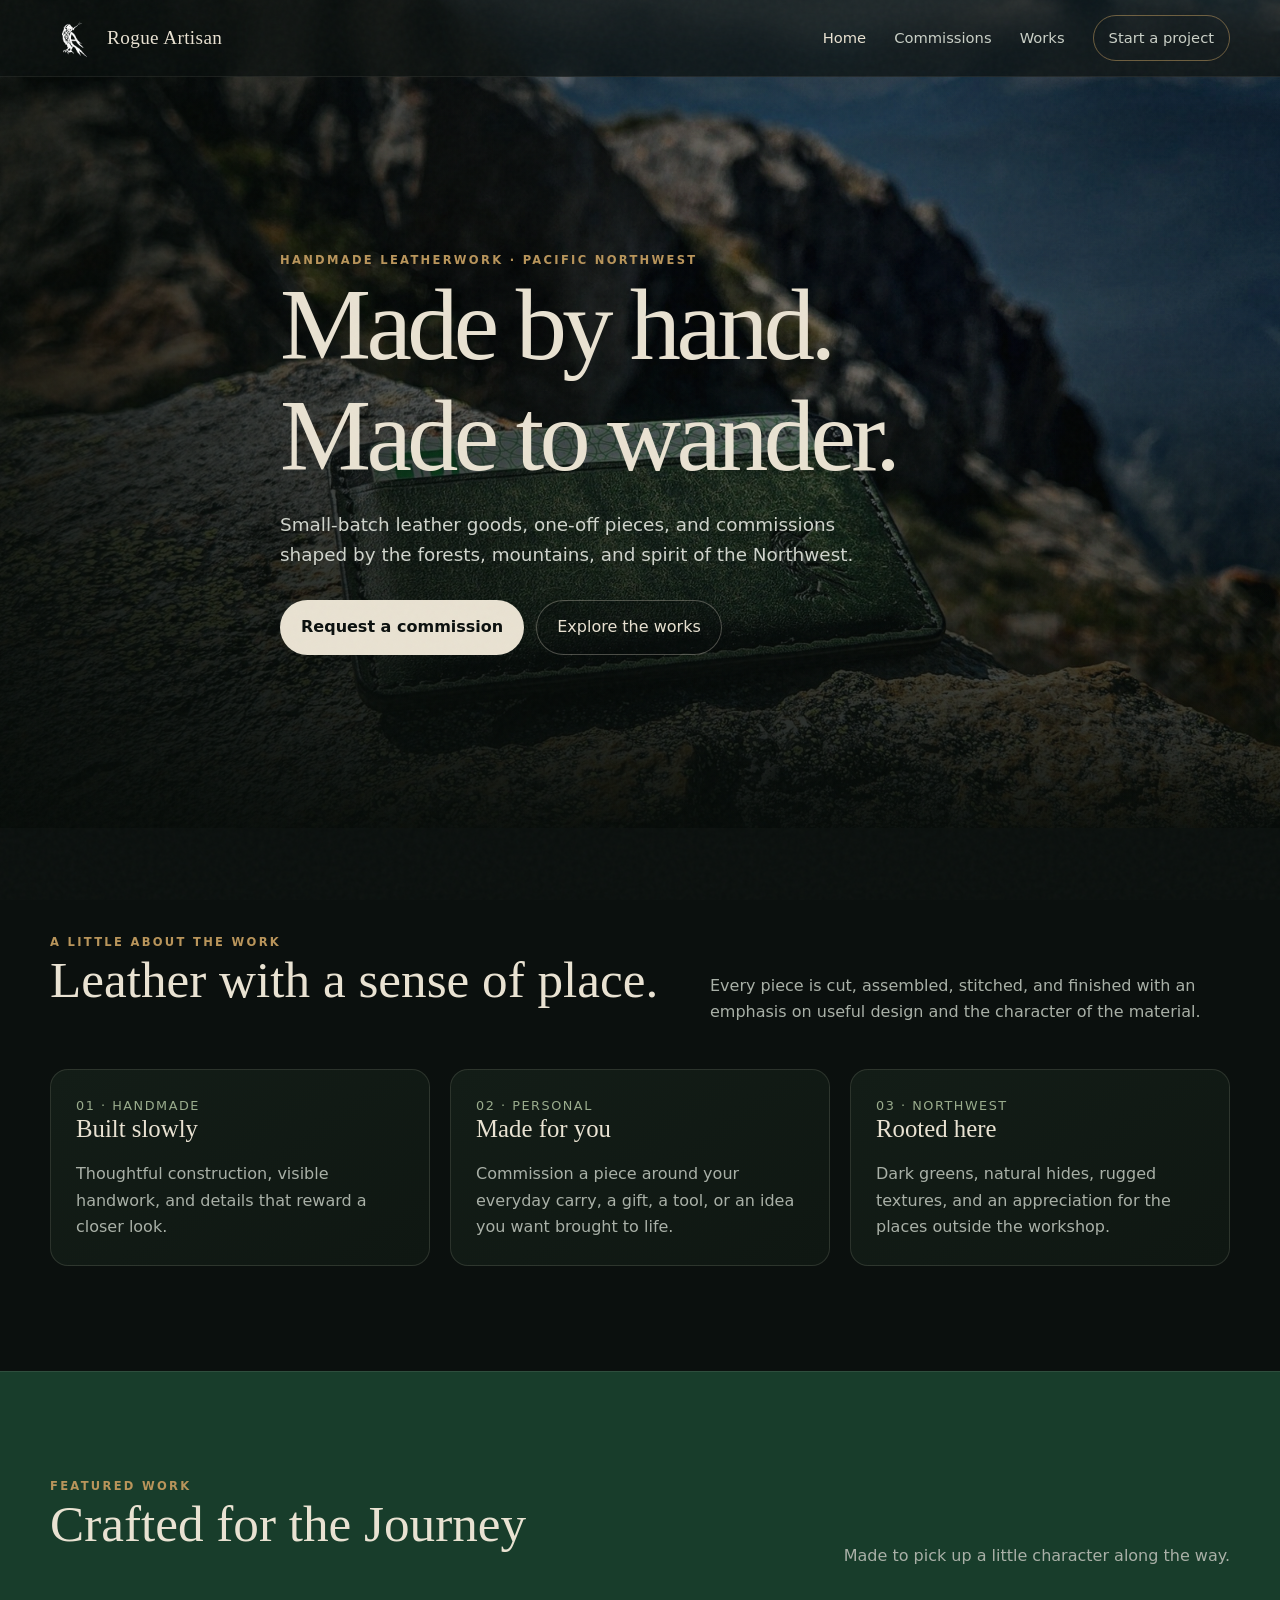
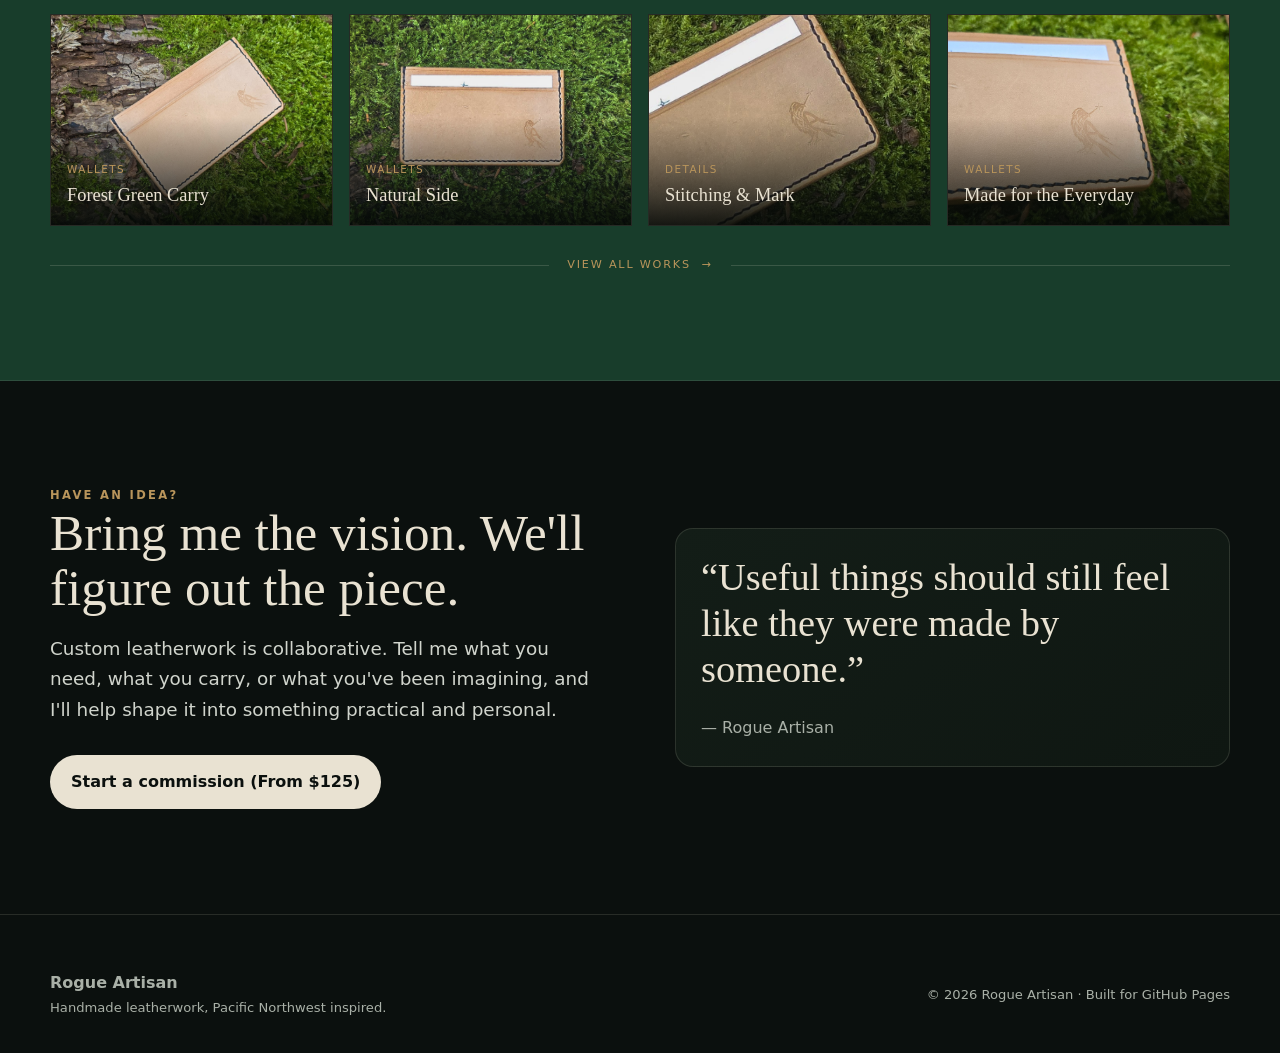
==== index.html @ 1dff6ef1 "Update index.html" ====
<!doctype html>
<html lang="en">
<head>
<meta charset="utf-8">
<meta name="viewport" content="width=device-width, initial-scale=1">
<meta name="description" content="Rogue Artisan — small-batch leathercraft and custom commissions inspired by the Pacific Northwest.">
<title>Leathercraft for the trail & everyday · Rogue Artisan</title>
<link rel="stylesheet" href="styles.css">
</head>
<body>

<header class="site-header">
  <div class="container nav">
    <a class="brand" href="index.html"><img src="images/Rogue-Logo-1-White.png" alt="Rogue Artisan Logo" class="brand-mark-img">
  <span>Rogue Artisan</span>
</a>

    
    <button class="menu" aria-label="Open navigation">☰</button>
    <nav class="nav-links">
      <a class="active" href="index.html">Home</a>
      <a class="" href="commissions.html">Commissions</a>
      <a class="" href="works.html">Works</a>
      <a class="nav-cta" href="commissions.html">Start a project</a>
    </nav>
  </div>
</header>


<main>
<section class="hero">
  <div class="hero-media"><img src="images/hero.jpg" alt="Green leather card wallet resting on a rocky mountain overlook"></div>
  <div class="container hero-content">
    <div class="eyebrow">Handmade leatherwork · Pacific Northwest</div>
    <h1>Made by hand.<br>Made to wander.</h1>
    <p class="lead">Small-batch leather goods, one-off pieces, and commissions shaped by the forests, mountains, and spirit of the Northwest.</p>
    <div class="actions">
      <a class="btn btn-primary" href="commissions.html">Request a commission</a>
      <a class="btn btn-secondary" href="works.html">Explore the works</a>
    </div>
  </div>
</section>

<section class="section">
  <div class="container">
    <div class="section-head">
      <div><div class="eyebrow">A little about the work</div><h2>Leather with a sense of place.</h2></div>
      <p>Every piece is cut, assembled, stitched, and finished with an emphasis on useful design and the character of the material.</p>
    </div>
    <div class="grid-3">
      <article class="card card-pad"><div class="kicker">01 · Handmade</div><h3>Built slowly</h3><p>Thoughtful construction, visible handwork, and details that reward a closer look.</p></article>
      <article class="card card-pad"><div class="kicker">02 · Personal</div><h3>Made for you</h3><p>Commission a piece around your everyday carry, a gift, a tool, or an idea you want brought to life.</p></article>
      <article class="card card-pad"><div class="kicker">03 · Northwest</div><h3>Rooted here</h3><p>Dark greens, natural hides, rugged textures, and an appreciation for the places outside the workshop.</p></article>
    </div>
  </div>
</section>

<section class="section band featured-journey">
  <div class="container">
    <div class="section-head featured-heading">
      <div>
        <div class="eyebrow">Featured work</div>
        <h2>Crafted for the Journey</h2>
      </div>
      <p>Made to pick up a little character along the way.</p>
    </div>

    <div class="featured-grid">
      <a class="featured-piece" href="works.html">
        <img src="images/work-wallet-front.jpg" alt="Green leather card wallet on a mountain overlook">
        <div class="featured-caption"><span>Wallets</span><strong>Forest Green Carry</strong></div>
      </a>
      <a class="featured-piece" href="works.html">
        <img src="images/work-wallet-full.jpg" alt="Natural leather wallet photographed on moss">
        <div class="featured-caption"><span>Wallets</span><strong>Natural Side</strong></div>
      </a>
      <a class="featured-piece" href="works.html">
        <img src="images/work-wallet-detail.jpg" alt="Close detail of hand stitching and maker's mark">
        <div class="featured-caption"><span>Details</span><strong>Stitching &amp; Mark</strong></div>
      </a>
      <a class="featured-piece" href="works.html">
        <img src="images/work-wallet-back.jpg" alt="Natural leather wallet on moss">
        <div class="featured-caption"><span>Wallets</span><strong>Made for the Everyday</strong></div>
      </a>
    </div>

    <div class="featured-footer">
      <span></span><a href="works.html">View all works&nbsp; →</a><span></span>
    </div>
  </div>
</section>

<section class="section">
  <div class="container split">
    <div>
      <div class="eyebrow">Have an idea?</div>
      <h2>Bring me the vision. We'll figure out the piece.</h2>
      <p class="lead">Custom leatherwork is collaborative. Tell me what you need, what you carry, or what you've been imagining, and I'll help shape it into something practical and personal.</p>
      <div class="actions">
        <a class="btn btn-primary" href="commissions.html">Start a commission (From $125)</a>
      </div>
    </div>
    <div class="card card-pad">
      <div class="quote">“Useful things should still feel like they were made by someone.”</div>
      <p style="margin-top:22px">— Rogue Artisan</p>
    </div>
  </div>
</section>
</main>

<footer class="footer">
  <div class="container footer-row">
    <div><strong>Rogue Artisan</strong><div class="small">Handmade leatherwork, Pacific Northwest inspired.</div></div>
    <div class="small">© 2026 Rogue Artisan · Built for GitHub Pages</div>
  </div>
</footer>
<script src="script.js"></script>
</body>
</html>
---- styles.css ----
:root{
  --ink:#0b100e;
  --ink-2:#101813;
  --panel:#131d17;
  --panel-2:#18251d;
  --forest:#183d2b;
  --moss:#5f7f57;
  --sage:#9aac8d;
  --bone:#e9e2d2;
  --muted:#a9b0a7;
  --leather:#a66f42;
  --brass:#b9955b;
  --line:rgba(233,226,210,.13);
  --shadow:0 24px 70px rgba(0,0,0,.35);
  --radius:18px;
  --max:1180px;
}
*{box-sizing:border-box}
html{scroll-behavior:smooth}
body{
  margin:0;
  background:var(--ink);
  color:var(--bone);
  font-family:Inter,ui-sans-serif,system-ui,-apple-system,BlinkMacSystemFont,"Segoe UI",sans-serif;
  line-height:1.65;
}
body:before{
  content:"";
  position:fixed; inset:0; pointer-events:none; z-index:20;
  opacity:.035;
  background-image:url("data:image/svg+xml,%3Csvg viewBox='0 0 180 180' xmlns='http://www.w3.org/2000/svg'%3E%3Cfilter id='n'%3E%3CfeTurbulence type='fractalNoise' baseFrequency='.9' numOctaves='4' stitchTiles='stitch'/%3E%3C/filter%3E%3Crect width='100%25' height='100%25' filter='url(%23n)' opacity='.8'/%3E%3C/svg%3E");
}
a{color:inherit;text-decoration:none}
img{max-width:100%;display:block}
button,input,textarea,select{font:inherit}
.container{width:min(calc(100% - 40px),var(--max));margin:auto}
.site-header{
  position:fixed;top:0;left:0;right:0;z-index:10;
  background:rgba(11,16,14,.72);backdrop-filter:blur(16px);
  border-bottom:1px solid rgba(233,226,210,.08);
}
.nav{height:76px;display:flex;align-items:center;justify-content:space-between;gap:24px}
.brand{display:flex;align-items:center;gap:12px;font-family:Georgia,serif;font-size:1.2rem;letter-spacing:.02em}
.brand-mark{
  width:34px;height:34px;border:1px solid var(--brass);border-radius:50%;
  display:grid;place-items:center;color:var(--brass);font-size:.85rem;
}
.nav-links{display:flex;gap:28px;align-items:center}
.nav-links a{color:#cbd1c8;font-size:.92rem;transition:.2s}
.nav-links a:hover,.nav-links a.active{color:var(--bone)}
.nav-cta{padding:10px 15px;border:1px solid rgba(185,149,91,.55);border-radius:999px}
.menu{display:none;background:none;border:0;color:var(--bone);font-size:1.5rem}

.hero{
  min-height:92vh;display:grid;align-items:end;position:relative;overflow:hidden;
  background:#0a0f0c;
}
.hero-media{position:absolute;inset:0}
.hero-media img{width:100%;height:100%;object-fit:cover;object-position:center 55%;filter:saturate(.82) contrast(1.05)}
.hero:after{
  content:"";position:absolute;inset:0;
  background:linear-gradient(90deg,rgba(6,11,8,.86) 0%,rgba(6,11,8,.45) 48%,rgba(6,11,8,.15) 100%),
             linear-gradient(0deg,rgba(6,11,8,.94) 0%,rgba(6,11,8,.1) 62%);
}
.hero-content{position:relative;z-index:1;padding:170px 0 92px;max-width:720px}
.eyebrow{color:var(--brass);text-transform:uppercase;letter-spacing:.2em;font-size:.72rem;font-weight:700}
h1,h2,h3{font-family:Georgia,"Times New Roman",serif;font-weight:400;line-height:1.08;margin:0 0 18px}
h1{font-size:clamp(3.4rem,8vw,7rem);letter-spacing:-.045em}
h2{font-size:clamp(2.2rem,4vw,3.7rem)}
h3{font-size:1.55rem}
.lead{font-size:1.15rem;color:#d0d4cc;max-width:600px}
.actions{display:flex;gap:12px;flex-wrap:wrap;margin-top:30px}
.btn{
  display:inline-flex;align-items:center;justify-content:center;gap:8px;
  padding:13px 20px;border-radius:999px;border:1px solid transparent;
  cursor:pointer;transition:transform .2s,background .2s,border .2s;
}
.btn:hover{transform:translateY(-2px)}
.btn-primary{background:var(--bone);color:var(--ink);font-weight:700}
.btn-secondary{border-color:rgba(233,226,210,.3);background:rgba(10,15,12,.25);color:var(--bone)}
.btn-secondary:hover{background:rgba(233,226,210,.08)}
.section{padding:105px 0}
.section-tight{padding:72px 0}
.section-head{display:flex;justify-content:space-between;gap:40px;align-items:end;margin-bottom:44px}
.section-head p{max-width:520px;color:var(--muted);margin:0}
.grid-3{display:grid;grid-template-columns:repeat(3,1fr);gap:20px}
.card{
  background:linear-gradient(145deg,var(--panel),#0f1712);
  border:1px solid var(--line);border-radius:var(--radius);overflow:hidden;
}
.card-pad{padding:25px}
.card p{color:var(--muted);margin:0}
.image-card img{aspect-ratio:1/1;object-fit:cover}
.image-card .card-pad{min-height:142px}
.kicker{color:var(--sage);font-size:.8rem;text-transform:uppercase;letter-spacing:.12em}
.band{
  background:var(--forest);border-top:1px solid rgba(233,226,210,.1);border-bottom:1px solid rgba(233,226,210,.1)
}
.split{display:grid;grid-template-columns:1fr 1fr;gap:70px;align-items:center}
.split-image{border-radius:var(--radius);overflow:hidden;box-shadow:var(--shadow)}
.split-image img{aspect-ratio:4/3;object-fit:cover}
.quote{font-family:Georgia,serif;font-size:clamp(1.8rem,3vw,2.7rem);line-height:1.2}
.list{display:grid;gap:16px;margin:28px 0 0;padding:0;list-style:none}
.list li{display:flex;gap:12px;color:#cdd2ca}
.list li:before{content:"✦";color:var(--brass)}
.page-hero{padding:170px 0 85px;background:radial-gradient(circle at 75% 20%,#173624 0,#0b100e 48%)}
.page-hero p{max-width:680px;color:var(--muted);font-size:1.08rem}
.form-wrap{display:grid;grid-template-columns:.8fr 1.2fr;gap:50px;align-items:start}
.form-card{padding:30px}
.field{display:grid;gap:7px;margin-bottom:18px}
label{font-size:.88rem;color:#d2d6cf}
input,textarea,select{
  width:100%;background:#0b110d;border:1px solid rgba(233,226,210,.16);
  color:var(--bone);border-radius:10px;padding:12px 13px;outline:none;
}
input:focus,textarea:focus,select:focus{border-color:var(--brass);box-shadow:0 0 0 3px rgba(185,149,91,.12)}
textarea{min-height:150px;resize:vertical}
.form-grid{display:grid;grid-template-columns:1fr 1fr;gap:16px}
.help{font-size:.8rem;color:var(--muted)}
.gallery{display:grid;grid-template-columns:repeat(2,1fr);gap:18px}
.gallery-item{position:relative;border-radius:var(--radius);overflow:hidden;cursor:pointer;background:var(--panel)}
.gallery-item img{width:100%;aspect-ratio:4/3;object-fit:cover;transition:transform .5s}
.gallery-item:hover img{transform:scale(1.025)}
.gallery-caption{position:absolute;left:0;right:0;bottom:0;padding:40px 22px 20px;background:linear-gradient(transparent,rgba(0,0,0,.8))}
.slideshow{
  position:relative;background:#080c09;border:1px solid var(--line);border-radius:22px;overflow:hidden
}
.slide{display:none;position:relative}
.slide.active{display:block}
.slide img{width:100%;height:min(70vh,720px);object-fit:contain;background:#070a08}
.slide-info{position:absolute;left:0;right:0;bottom:0;padding:70px 30px 28px;background:linear-gradient(transparent,rgba(0,0,0,.9))}
.slide-info p{color:#c5cbc3;max-width:650px;margin:0}
.slide-controls{position:absolute;z-index:2;left:18px;right:18px;top:50%;display:flex;justify-content:space-between;transform:translateY(-50%);pointer-events:none}
.slide-btn{
  pointer-events:auto;width:46px;height:46px;border-radius:50%;border:1px solid rgba(233,226,210,.35);
  background:rgba(8,12,9,.65);color:var(--bone);cursor:pointer;font-size:1.2rem
}
.dots{display:flex;justify-content:center;gap:8px;padding:18px}
.dot{width:7px;height:7px;border-radius:50%;border:0;background:#566057;cursor:pointer}
.dot.active{background:var(--bone)}
.footer{padding:55px 0 35px;border-top:1px solid var(--line);color:var(--muted)}
.footer-row{display:flex;justify-content:space-between;gap:20px;align-items:center}
.small{font-size:.82rem}
.notice{padding:14px 16px;border-left:2px solid var(--brass);background:rgba(185,149,91,.06);color:#c6ccc3;font-size:.9rem}
@media(max-width:800px){
  .container{width:min(calc(100% - 28px),var(--max))}
  .nav{height:68px}
  .menu{display:block}
  .nav-links{
    display:none;position:absolute;top:68px;left:0;right:0;padding:16px 20px 22px;
    background:rgba(11,16,14,.97);border-bottom:1px solid var(--line);flex-direction:column;align-items:stretch
  }
  .nav-links.open{display:flex}
  .nav-links a{padding:8px}
  .nav-cta{text-align:center}
  .hero{min-height:88vh}
  .hero-content{padding:145px 0 65px}
  .hero:after{background:linear-gradient(90deg,rgba(6,11,8,.82),rgba(6,11,8,.32)),linear-gradient(0deg,rgba(6,11,8,.96),transparent 65%)}
  .grid-3,.split,.form-wrap{grid-template-columns:1fr}
  .gallery{grid-template-columns:1fr}
  .section{padding:75px 0}
  .section-head{display:block}
  .section-head p{margin-top:14px}
  .form-grid{grid-template-columns:1fr}
  .footer-row{flex-direction:column;align-items:flex-start}
  .slide img{height:55vh}
}
.brand-mark-img {
  height: 45px;
  width: auto;
  vertical-align: middle;
}
.featured-heading{align-items:end}
.featured-heading p{max-width:390px}
.featured-grid{display:grid;grid-template-columns:repeat(4,1fr);gap:16px}
.featured-piece{position:relative;overflow:hidden;border:1px solid rgba(233,226,210,.12);background:#0a100c}
.featured-piece img{width:100%;aspect-ratio:4/3;object-fit:cover;transition:transform .45s,filter .45s}
.featured-piece:hover img{transform:scale(1.035);filter:saturate(1.05)}
.featured-caption{position:absolute;left:0;right:0;bottom:0;padding:44px 16px 15px;background:linear-gradient(transparent,rgba(4,8,6,.9));display:grid;gap:2px}
.featured-caption span{text-transform:uppercase;letter-spacing:.14em;font-size:.65rem;color:var(--brass)}
.featured-caption strong{font-family:Georgia,serif;font-weight:400;font-size:1.15rem}
.featured-footer{display:grid;grid-template-columns:1fr auto 1fr;align-items:center;gap:18px;margin-top:30px;color:var(--brass);text-transform:uppercase;letter-spacing:.16em;font-size:.7rem}
.featured-footer span{height:1px;background:rgba(233,226,210,.16)}
.featured-footer a{transition:.2s}
.featured-footer a:hover{color:var(--bone)}
code{color:var(--sage)}
@media(max-width:900px){.featured-grid{grid-template-columns:repeat(2,1fr)}}
@media(max-width:800px){.featured-grid{grid-template-columns:1fr 1fr}.featured-caption strong{font-size:1rem}}
@media(max-width:520px){.featured-grid{grid-template-columns:1fr}}
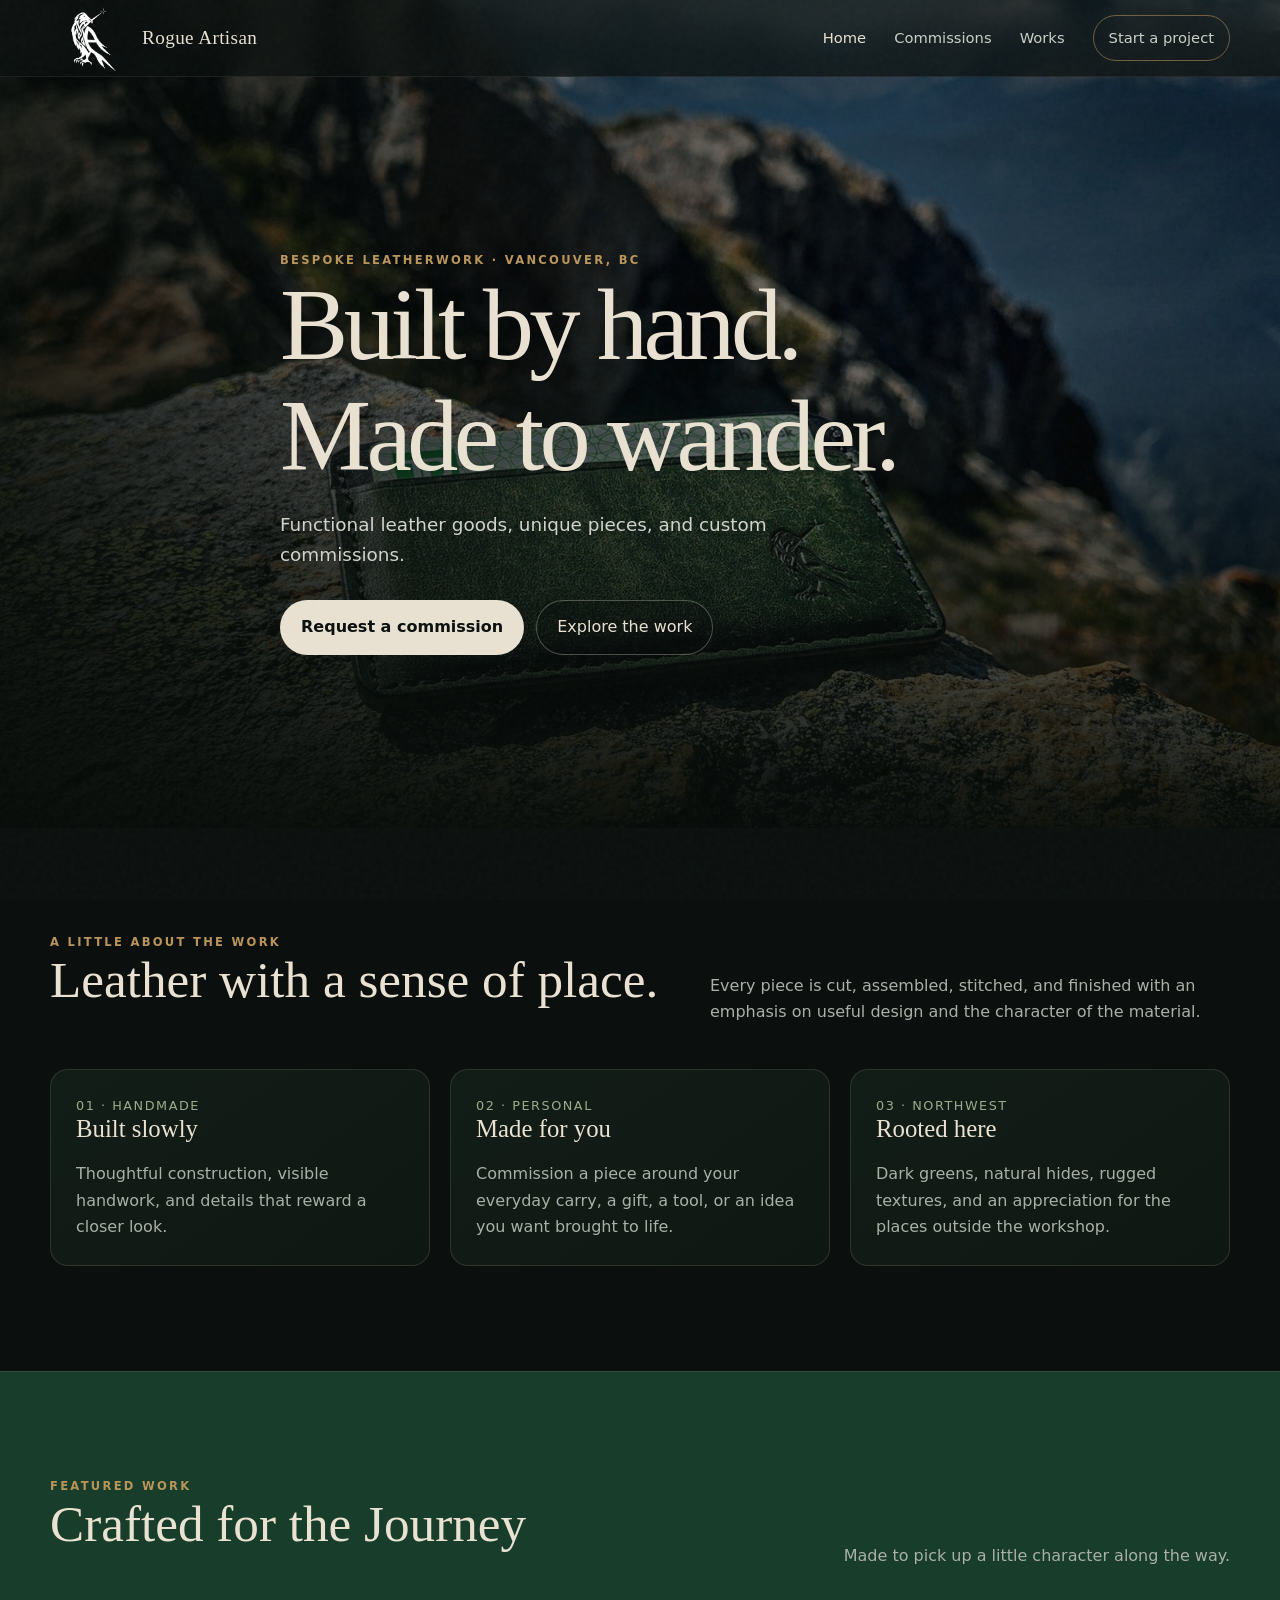
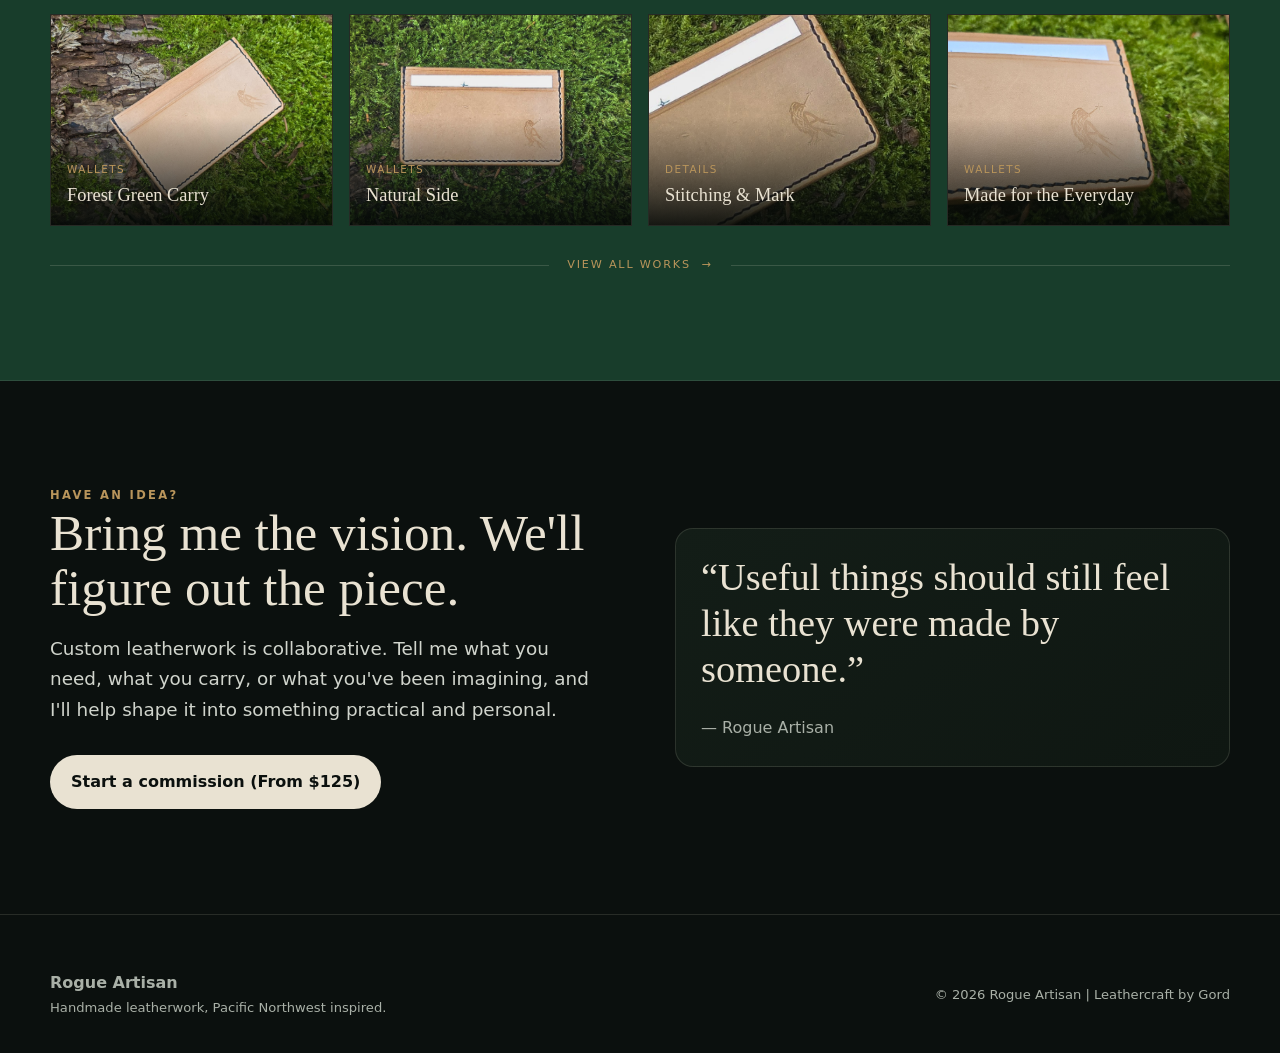
==== commit 4ec02b4c: "Update index.html" ====
--- a/index.html
+++ b/index.html
@@ -31,12 +31,12 @@
 <section class="hero">
   <div class="hero-media"><img src="images/hero.jpg" alt="Green leather card wallet resting on a rocky mountain overlook"></div>
   <div class="container hero-content">
-    <div class="eyebrow">Handmade leatherwork · Pacific Northwest</div>
-    <h1>Made by hand.<br>Made to wander.</h1>
-    <p class="lead">Small-batch leather goods, one-off pieces, and commissions shaped by the forests, mountains, and spirit of the Northwest.</p>
+    <div class="eyebrow">Bespoke leatherwork · Vancouver, BC</div>
+    <h1>Built by hand.<br>Made to wander.</h1>
+    <p class="lead">Functional leather goods, unique pieces, and custom commissions.</p>
     <div class="actions">
       <a class="btn btn-primary" href="commissions.html">Request a commission</a>
-      <a class="btn btn-secondary" href="works.html">Explore the works</a>
+      <a class="btn btn-secondary" href="works.html">Explore the work</a>
     </div>
   </div>
 </section>
@@ -111,7 +111,7 @@
 <footer class="footer">
   <div class="container footer-row">
     <div><strong>Rogue Artisan</strong><div class="small">Handmade leatherwork, Pacific Northwest inspired.</div></div>
-    <div class="small">© 2026 Rogue Artisan · Built for GitHub Pages</div>
+    <div class="small">© 2026 Rogue Artisan | Leathercraft by Gord</div>
   </div>
 </footer>
 <script src="script.js"></script>
--- a/styles.css
+++ b/styles.css
@@ -167,7 +167,7 @@
   .slide img{height:55vh}
 }
 .brand-mark-img {
-  height: 45px;
+  height: 80px;
   width: auto;
   vertical-align: middle;
 }
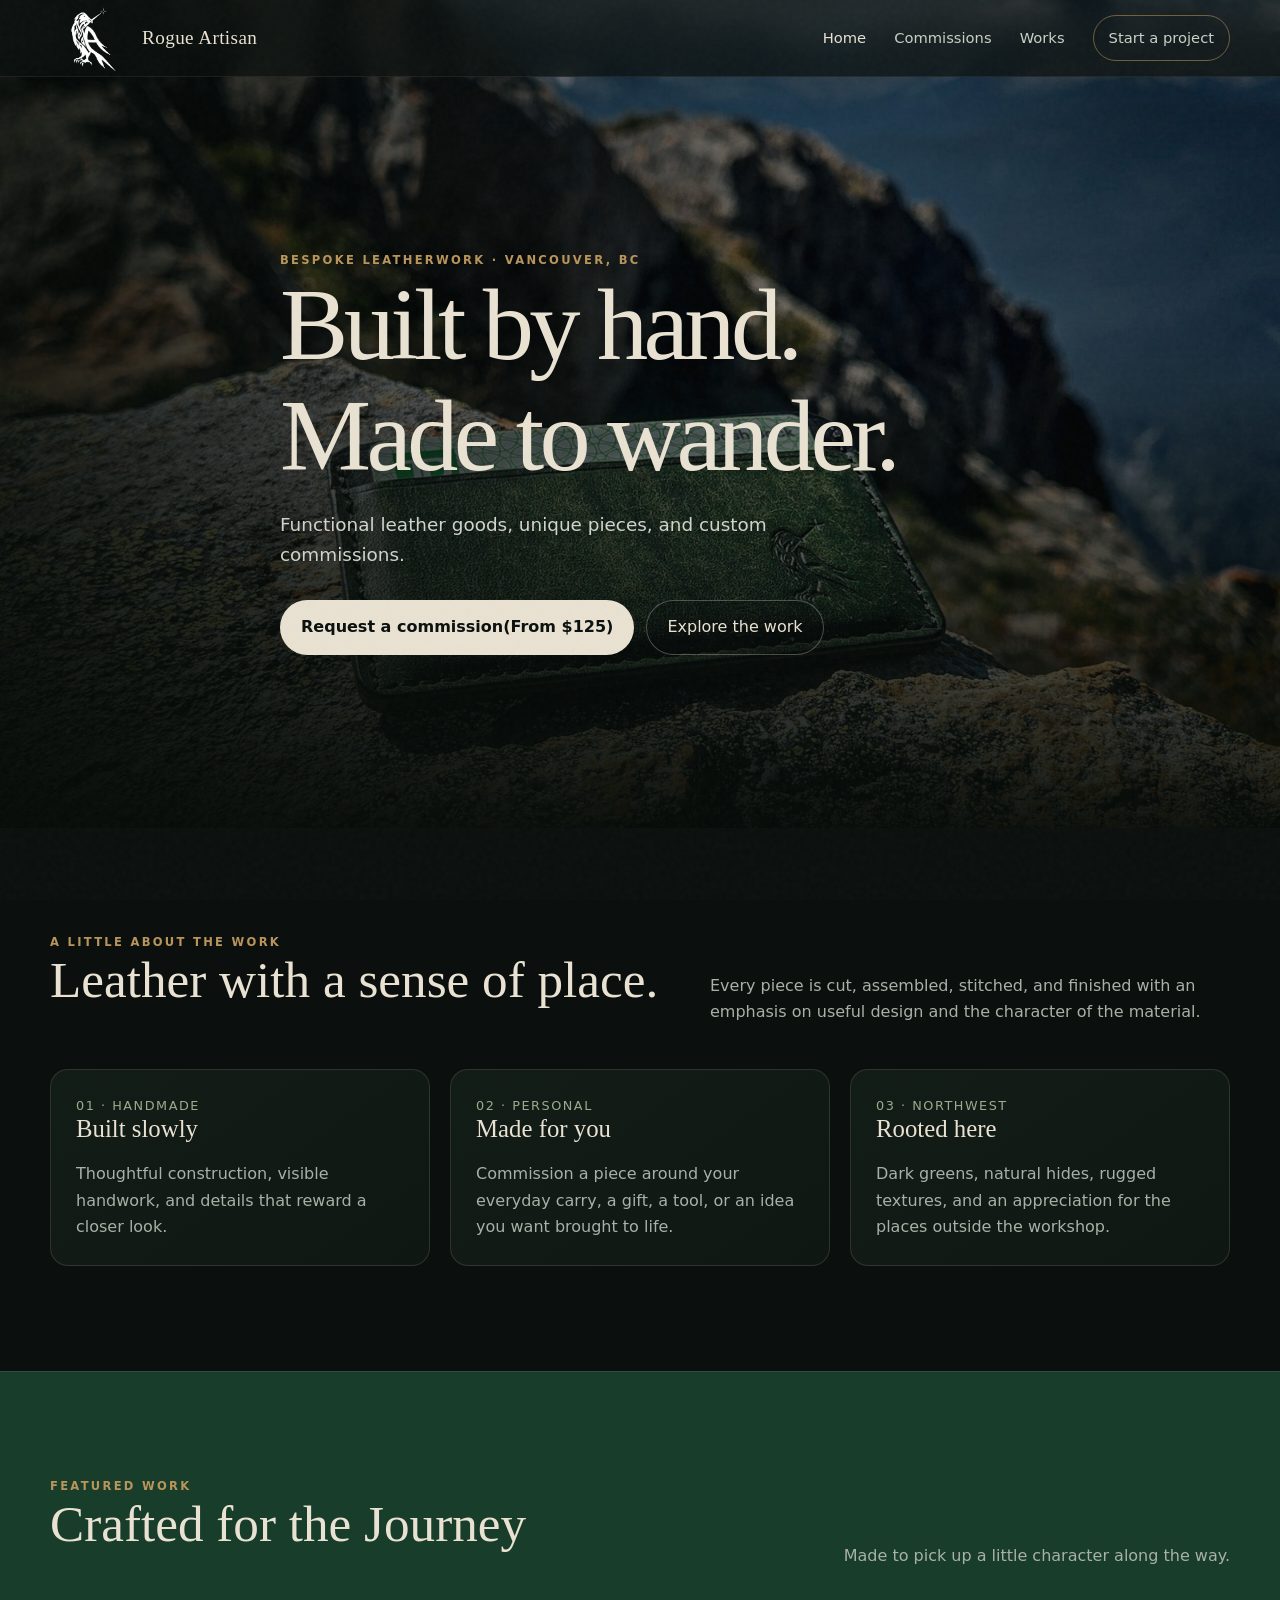
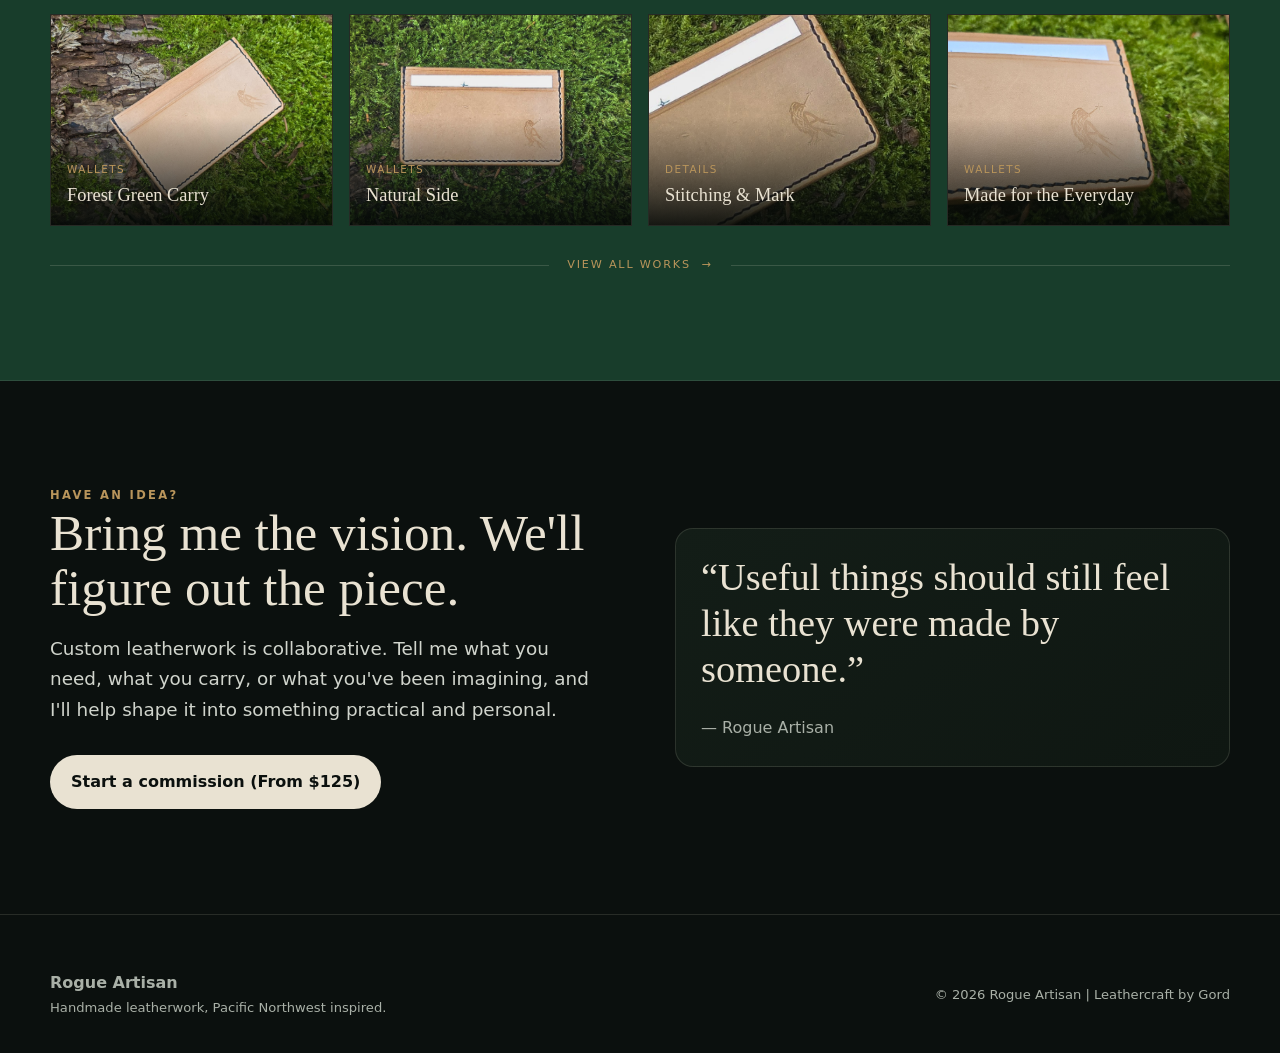
==== commit eee8c08e: "Update index.html" ====
--- a/index.html
+++ b/index.html
@@ -35,7 +35,7 @@
     <h1>Built by hand.<br>Made to wander.</h1>
     <p class="lead">Functional leather goods, unique pieces, and custom commissions.</p>
     <div class="actions">
-      <a class="btn btn-primary" href="commissions.html">Request a commission</a>
+      <a class="btn btn-primary" href="commissions.html">Request a commission(From $125)</a>
       <a class="btn btn-secondary" href="works.html">Explore the work</a>
     </div>
   </div>
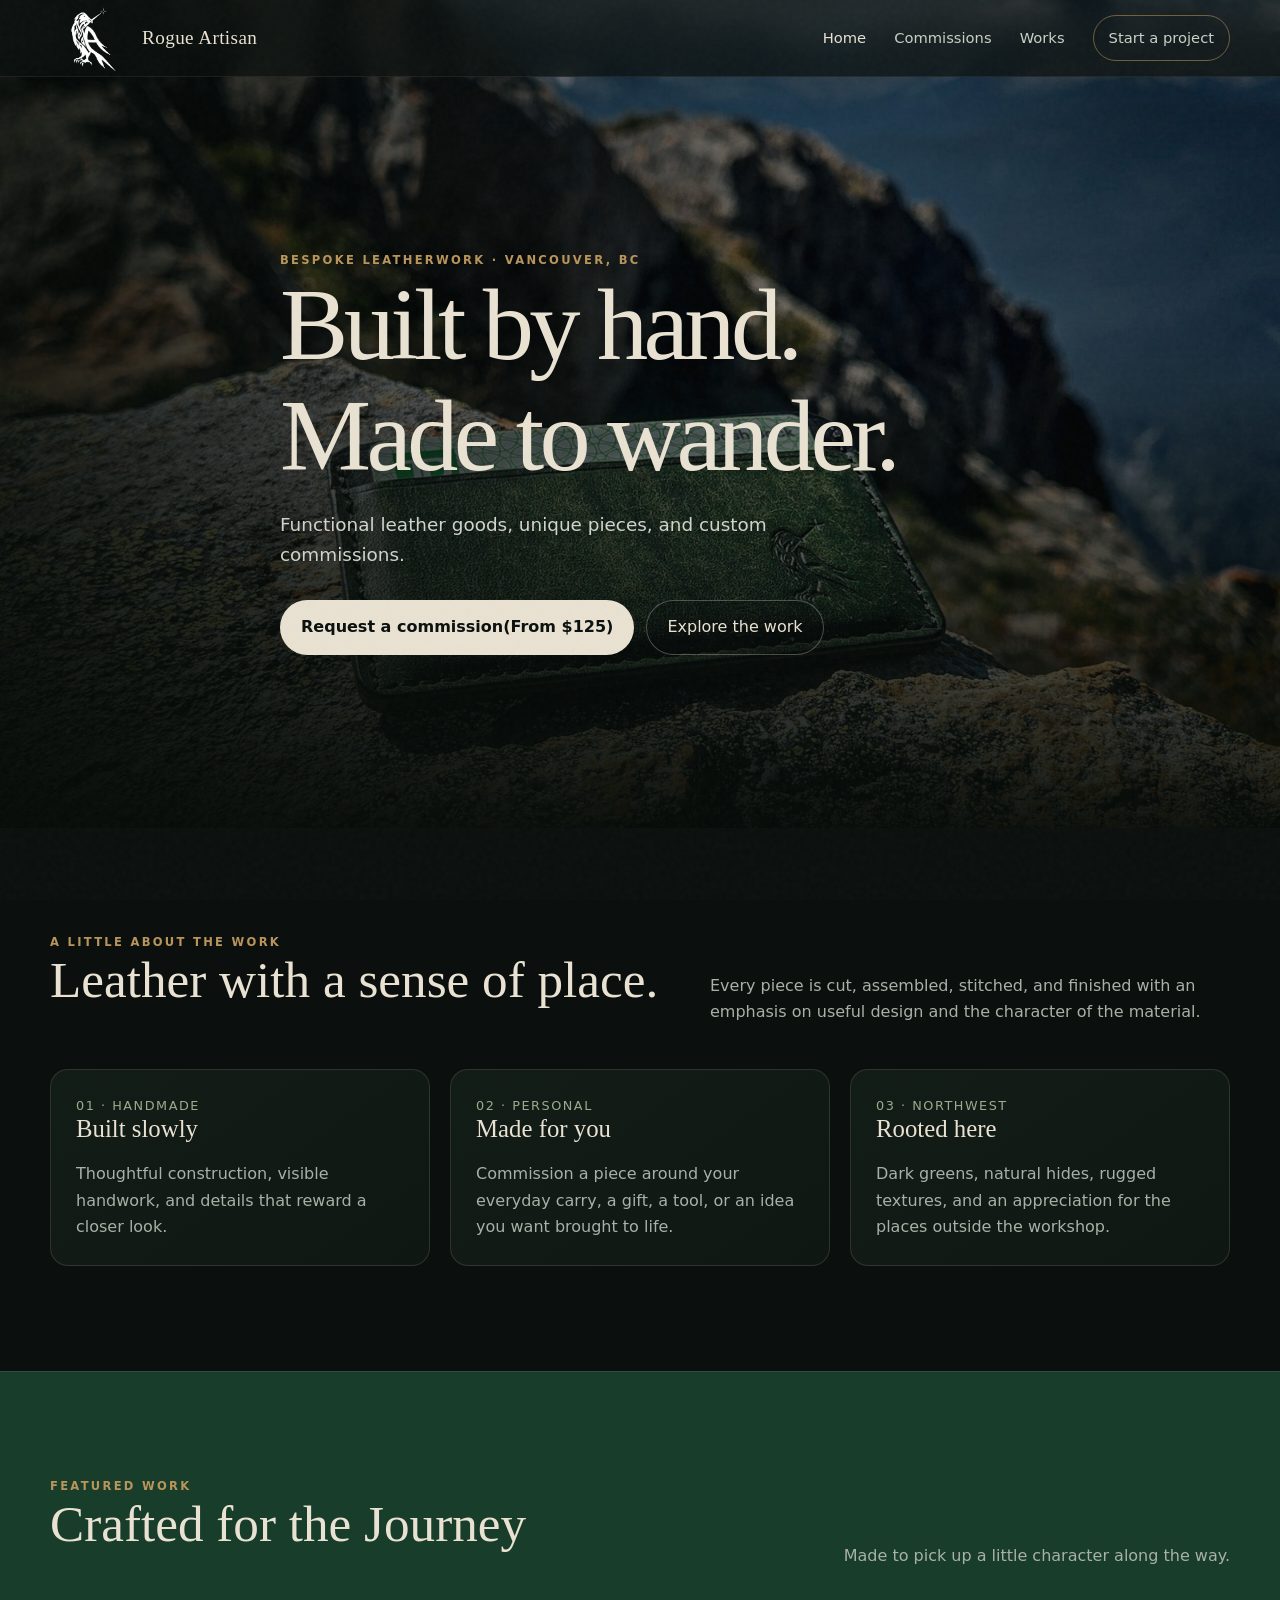
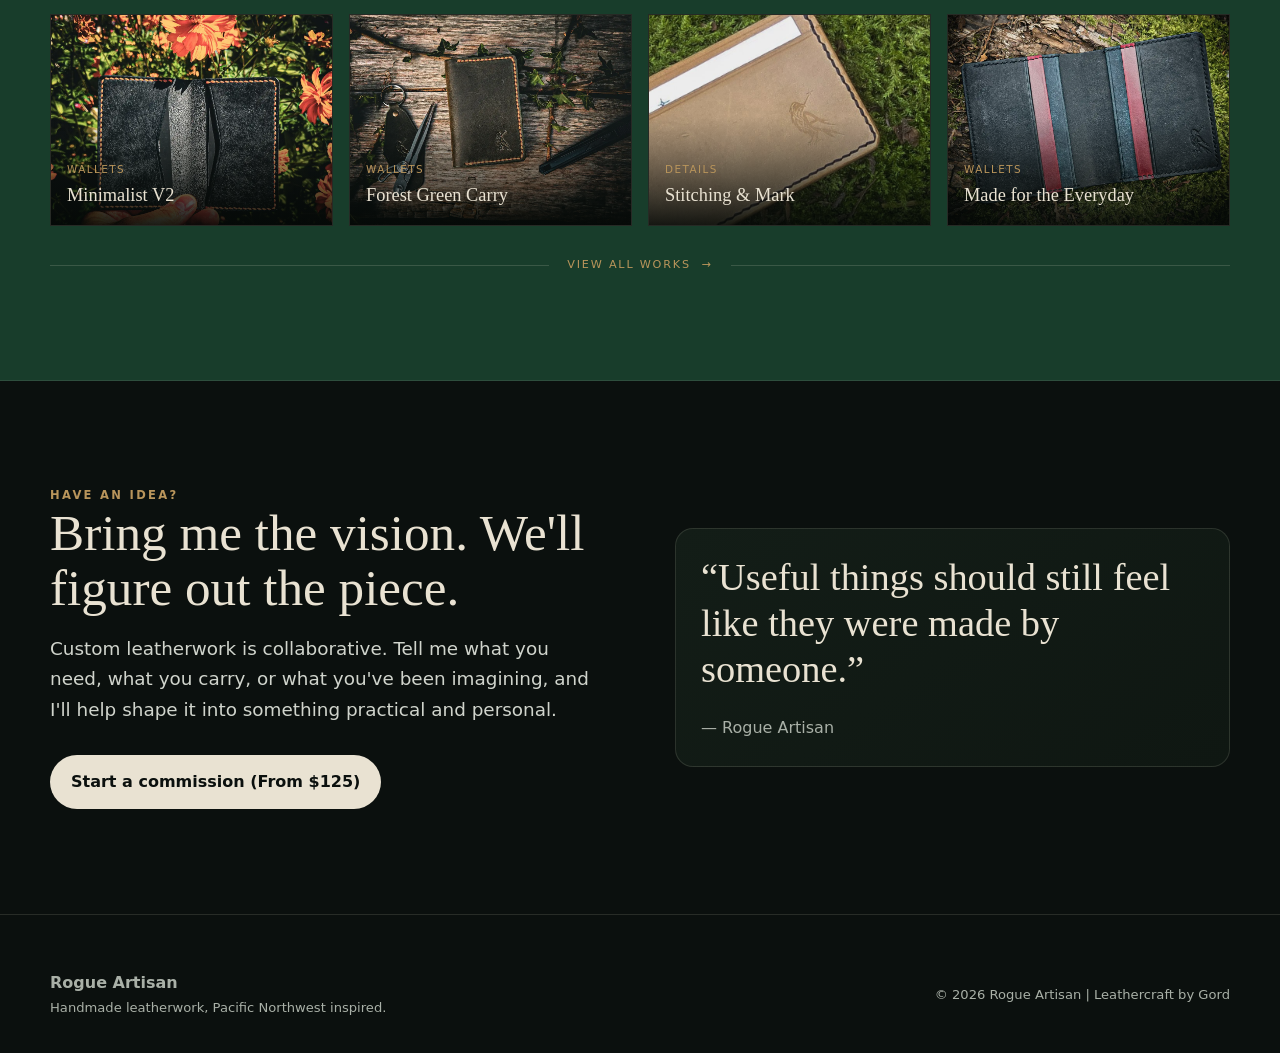
==== commit 213b00c3: "Update index.html Changed some photos" ====
--- a/index.html
+++ b/index.html
@@ -67,19 +67,19 @@
 
     <div class="featured-grid">
       <a class="featured-piece" href="works.html">
-        <img src="images/work-wallet-front.jpg" alt="Green leather card wallet on a mountain overlook">
-        <div class="featured-caption"><span>Wallets</span><strong>Forest Green Carry</strong></div>
+        <img src="images/moss-01.webp" alt="Black leather wallet with orange flowers background">
+        <div class="featured-caption"><span>Wallets</span><strong>Minimalist V2</strong></div>
       </a>
       <a class="featured-piece" href="works.html">
-        <img src="images/work-wallet-full.jpg" alt="Natural leather wallet photographed on moss">
-        <div class="featured-caption"><span>Wallets</span><strong>Natural Side</strong></div>
+        <img src="images/moss-02.webp" alt="Natural leather wallet photographed on moss">
+        <div class="featured-caption"><span>Wallets</span><strong>Forest Green Carry</strong></div>
       </a>
       <a class="featured-piece" href="works.html">
         <img src="images/work-wallet-detail.jpg" alt="Close detail of hand stitching and maker's mark">
         <div class="featured-caption"><span>Details</span><strong>Stitching &amp; Mark</strong></div>
       </a>
       <a class="featured-piece" href="works.html">
-        <img src="images/work-wallet-back.jpg" alt="Natural leather wallet on moss">
+        <img src="images/moss-10.webp" alt="Warden wallet, 6 pockets">
         <div class="featured-caption"><span>Wallets</span><strong>Made for the Everyday</strong></div>
       </a>
     </div>
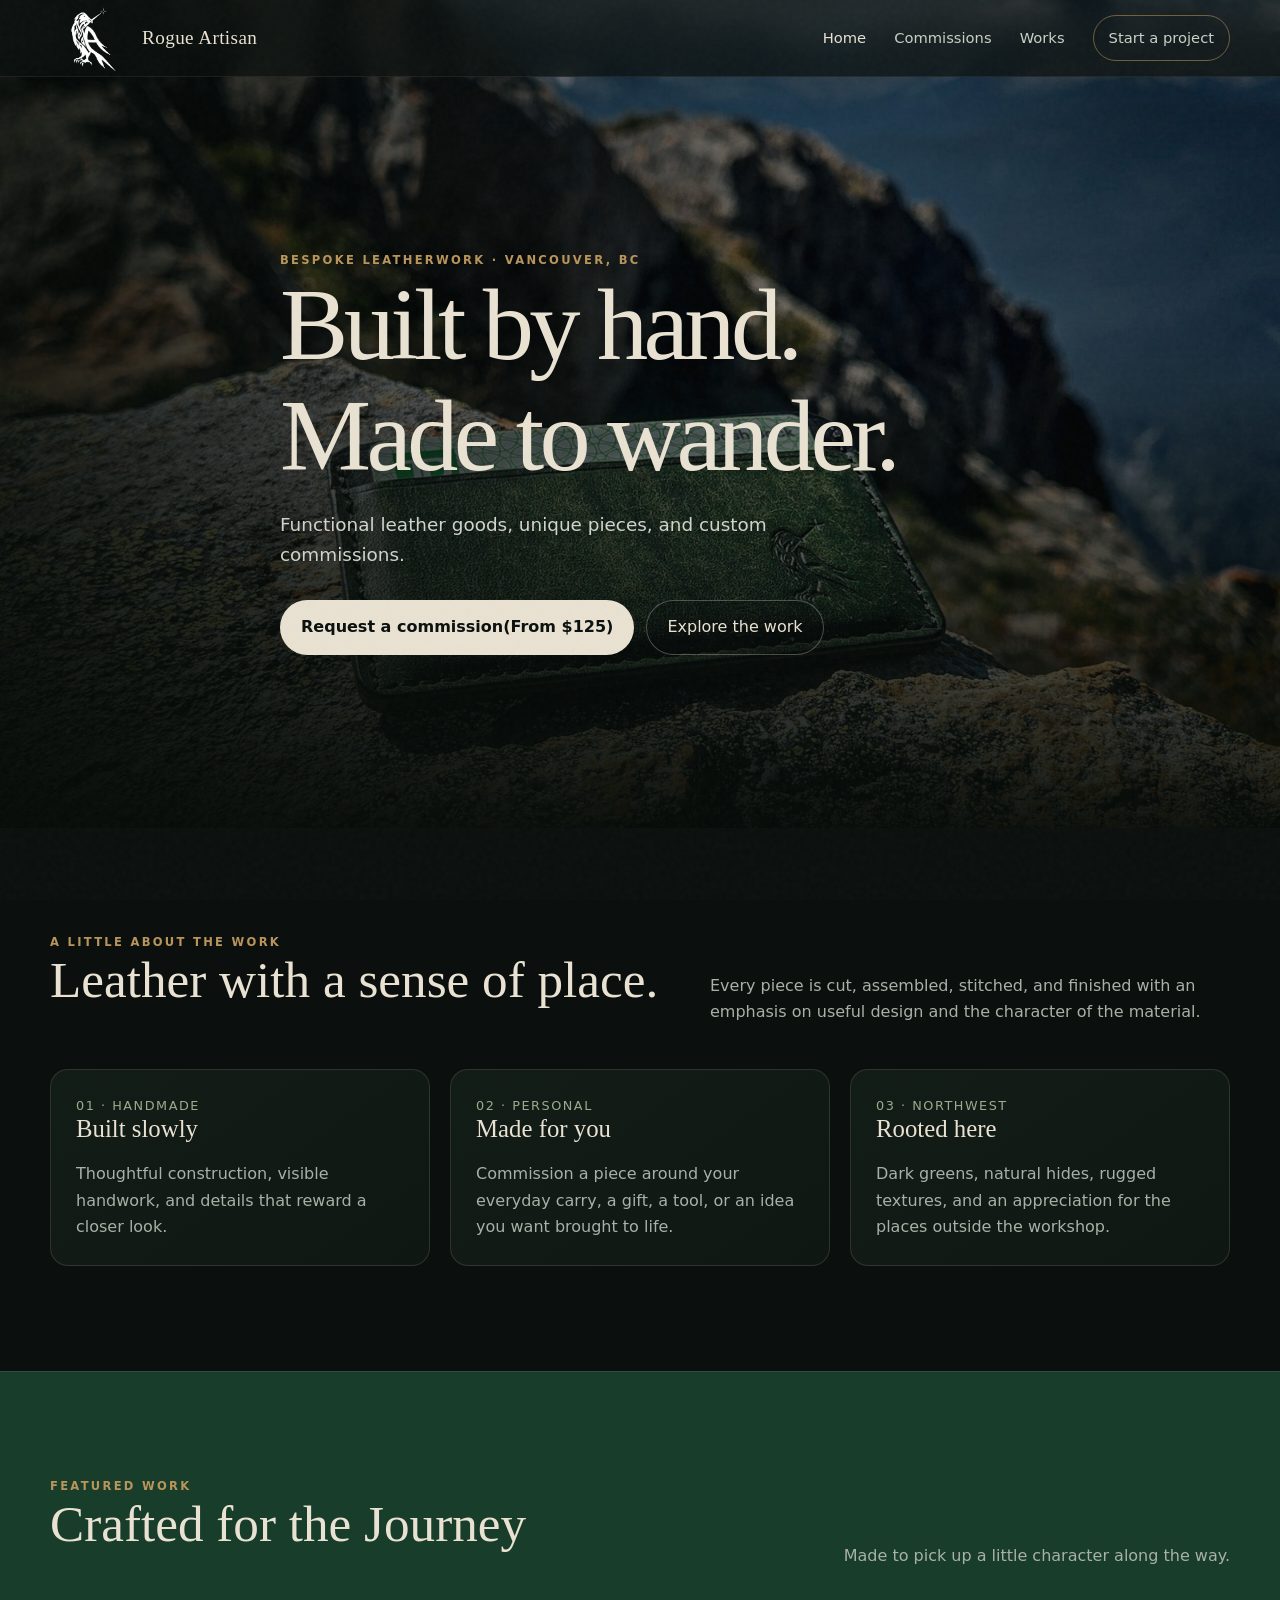
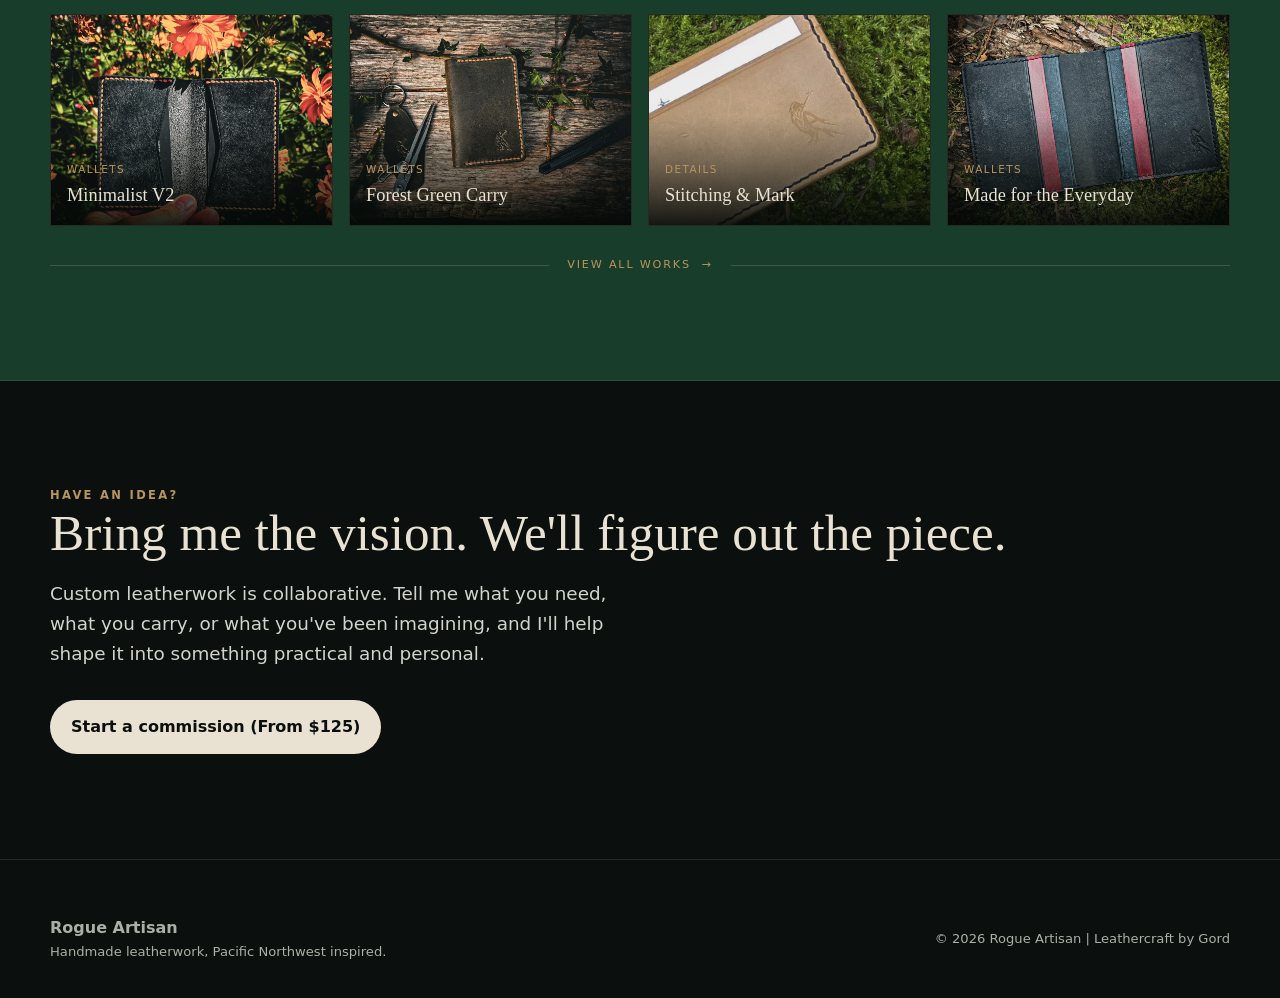
==== commit 7f72b3c2: "Update index.html" ====
--- a/index.html
+++ b/index.html
@@ -91,7 +91,7 @@
 </section>
 
 <section class="section">
-  <div class="container split">
+  <div class="container">
     <div>
       <div class="eyebrow">Have an idea?</div>
       <h2>Bring me the vision. We'll figure out the piece.</h2>
@@ -99,10 +99,6 @@
       <div class="actions">
         <a class="btn btn-primary" href="commissions.html">Start a commission (From $125)</a>
       </div>
-    </div>
-    <div class="card card-pad">
-      <div class="quote">“Useful things should still feel like they were made by someone.”</div>
-      <p style="margin-top:22px">— Rogue Artisan</p>
     </div>
   </div>
 </section>
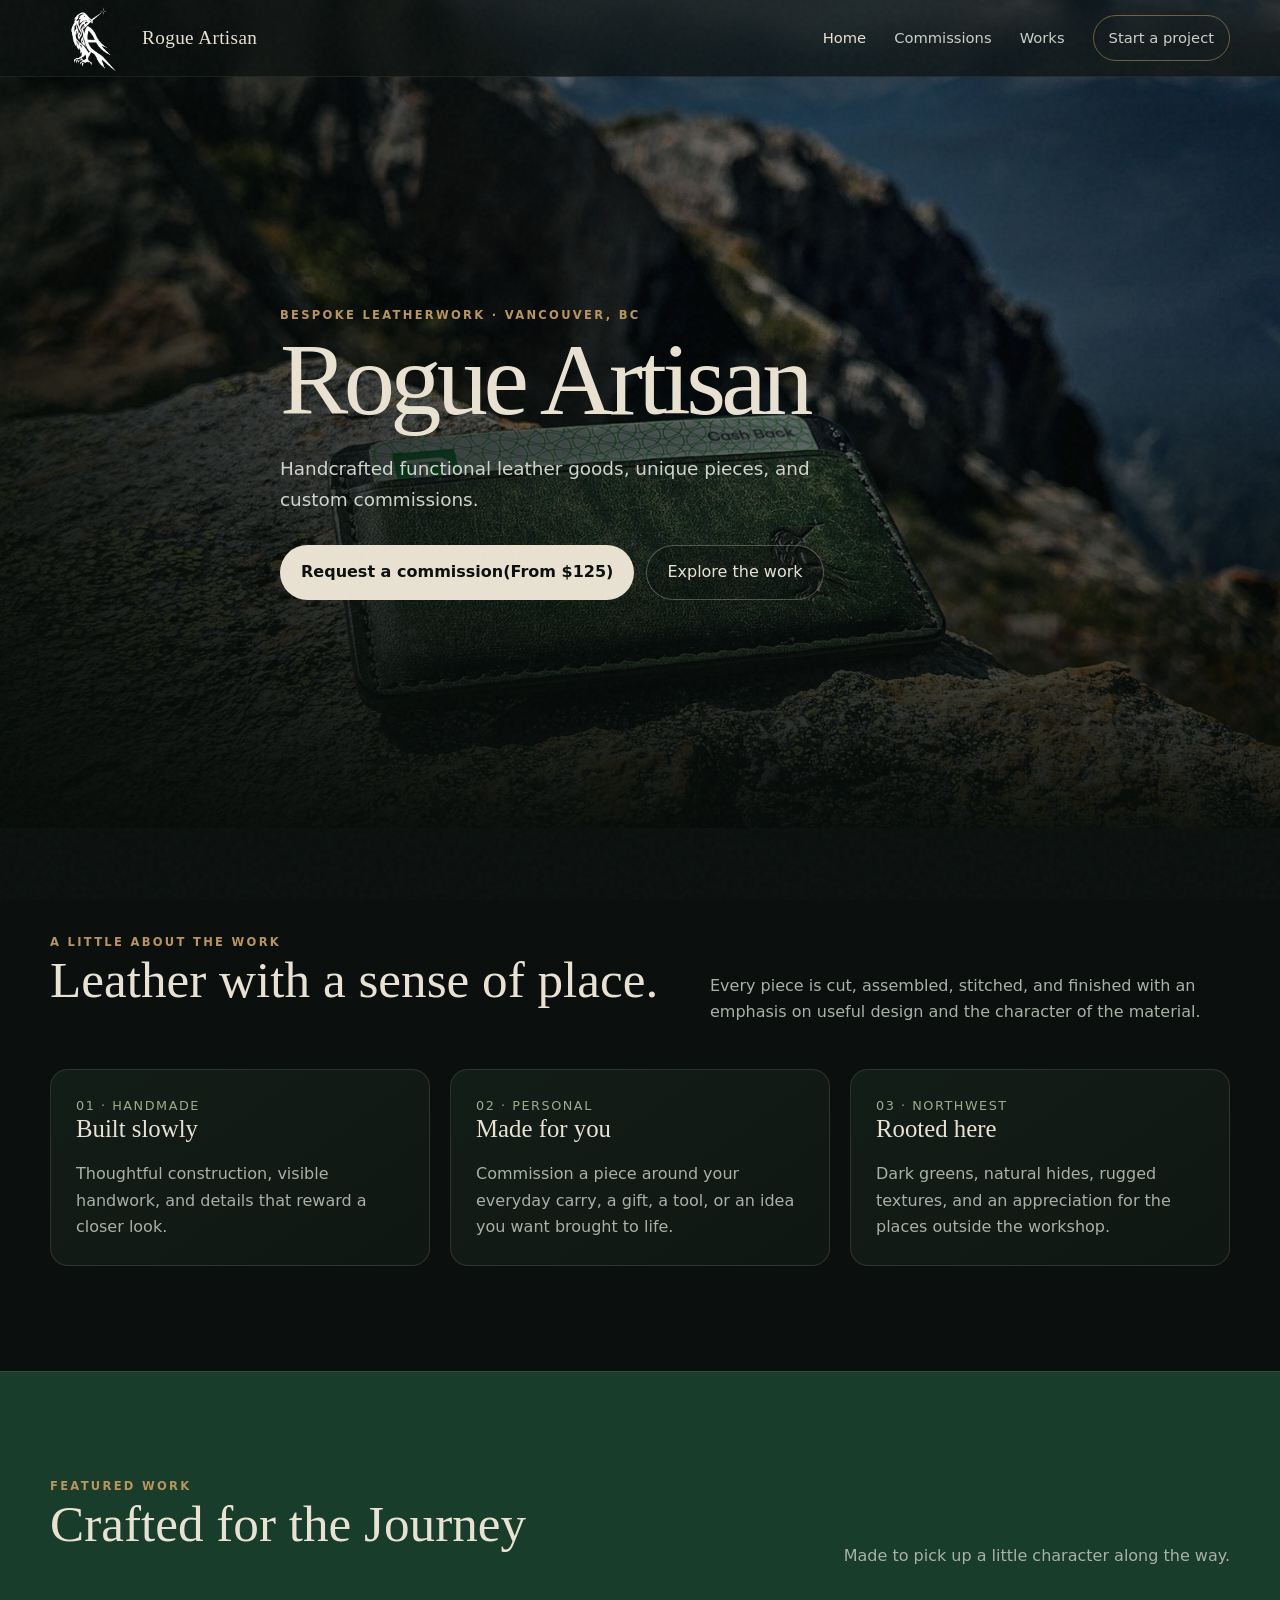
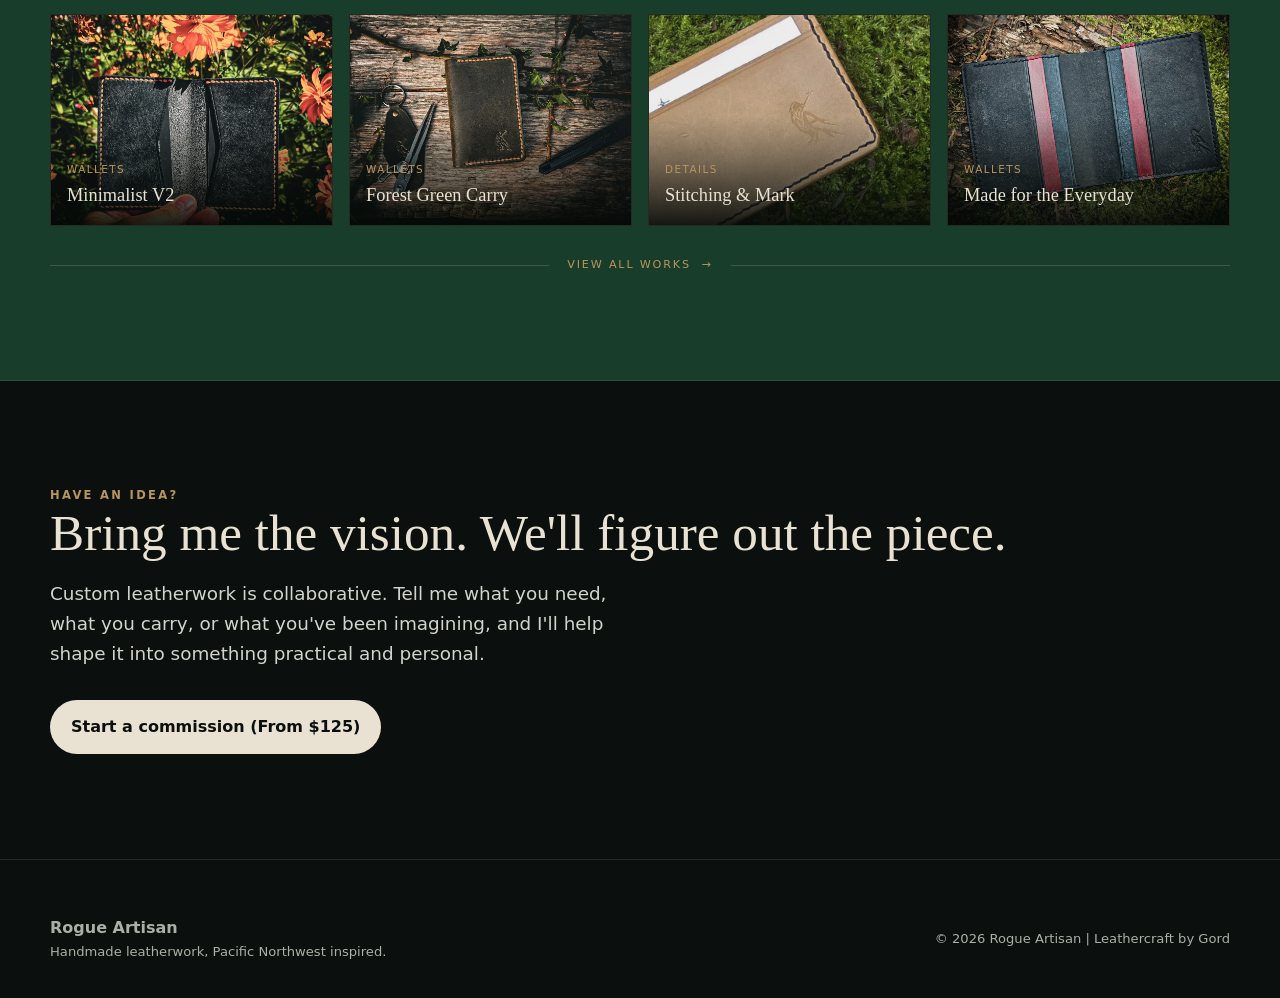
==== commit f0feb718: "Update index.html Edited the heading from "Built by hand. Made to Wander" to simply 'Rogue Artisan" " ====
--- a/index.html
+++ b/index.html
@@ -32,8 +32,8 @@
   <div class="hero-media"><img src="images/hero.jpg" alt="Green leather card wallet resting on a rocky mountain overlook"></div>
   <div class="container hero-content">
     <div class="eyebrow">Bespoke leatherwork · Vancouver, BC</div>
-    <h1>Built by hand.<br>Made to wander.</h1>
-    <p class="lead">Functional leather goods, unique pieces, and custom commissions.</p>
+    <h1>Rogue Artisan</h1>
+    <p class="lead">Handcrafted functional leather goods, unique pieces, and custom commissions.</p>
     <div class="actions">
       <a class="btn btn-primary" href="commissions.html">Request a commission(From $125)</a>
       <a class="btn btn-secondary" href="works.html">Explore the work</a>
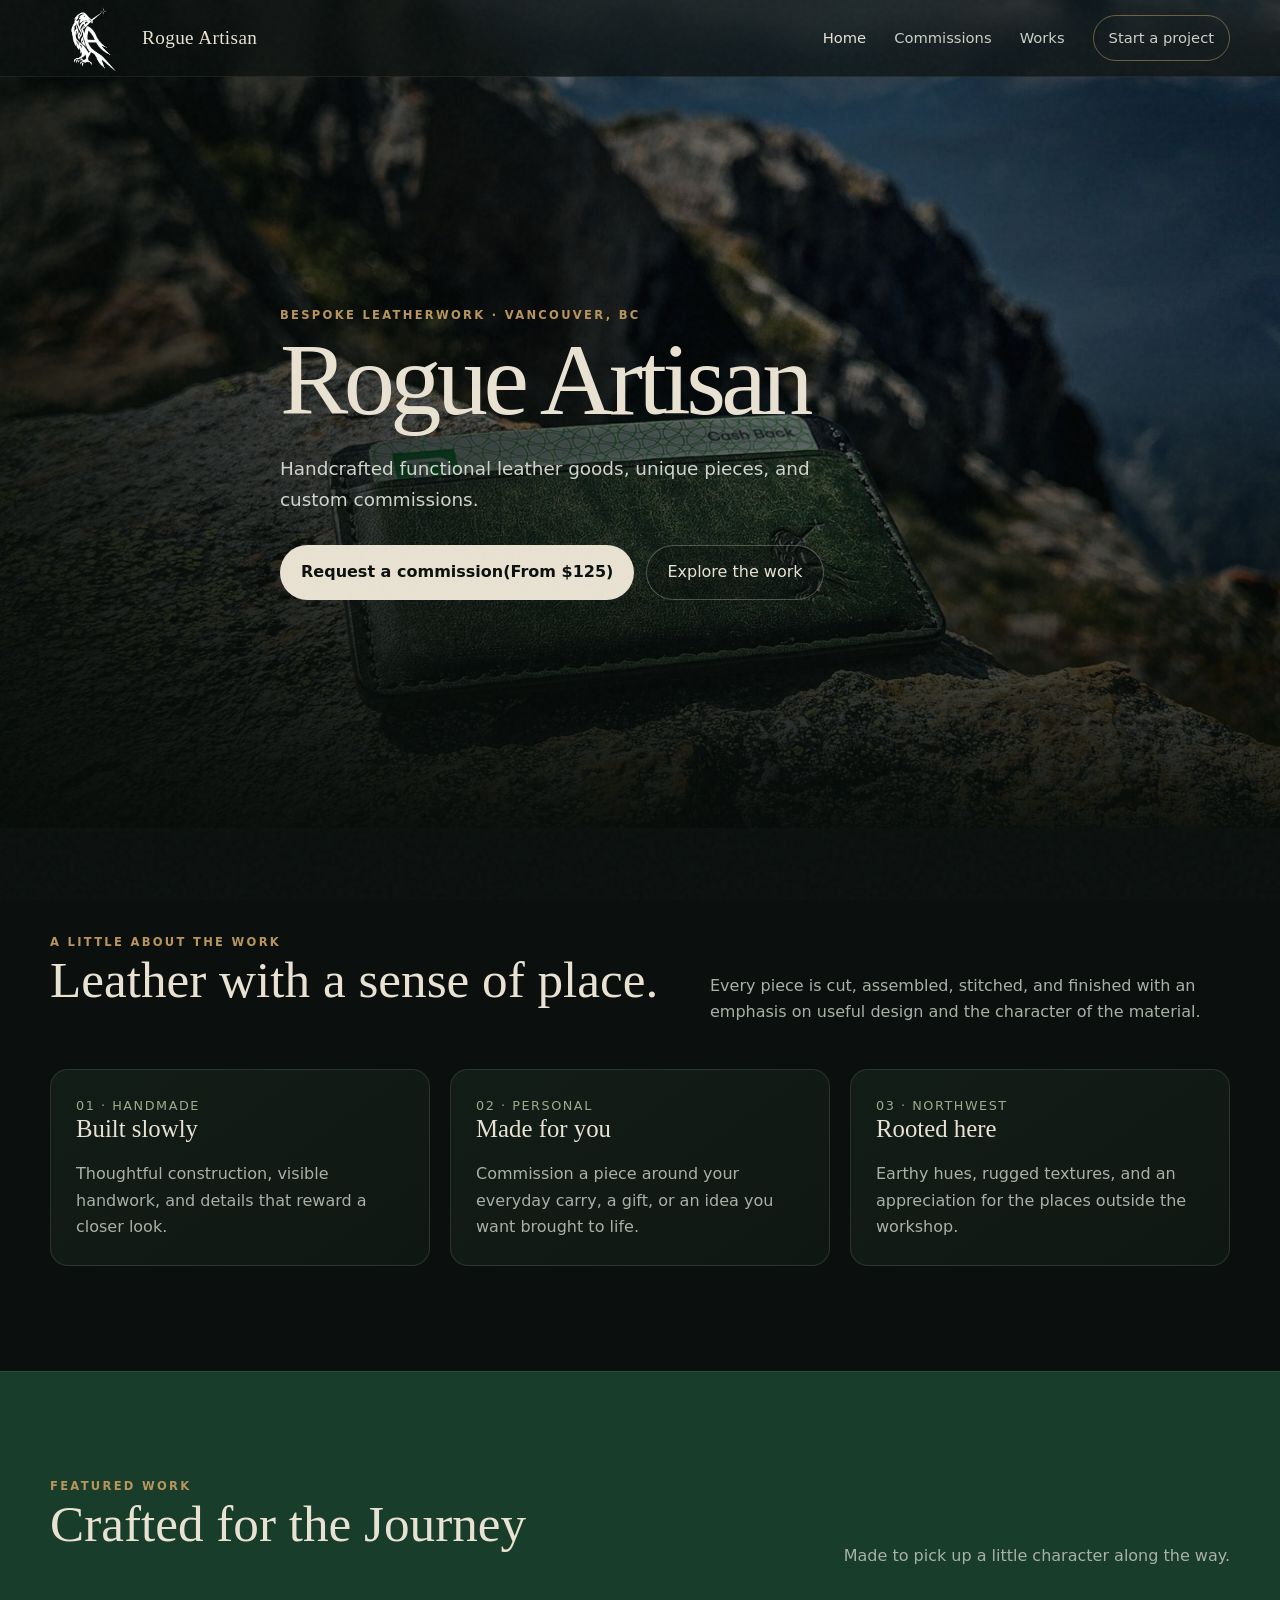
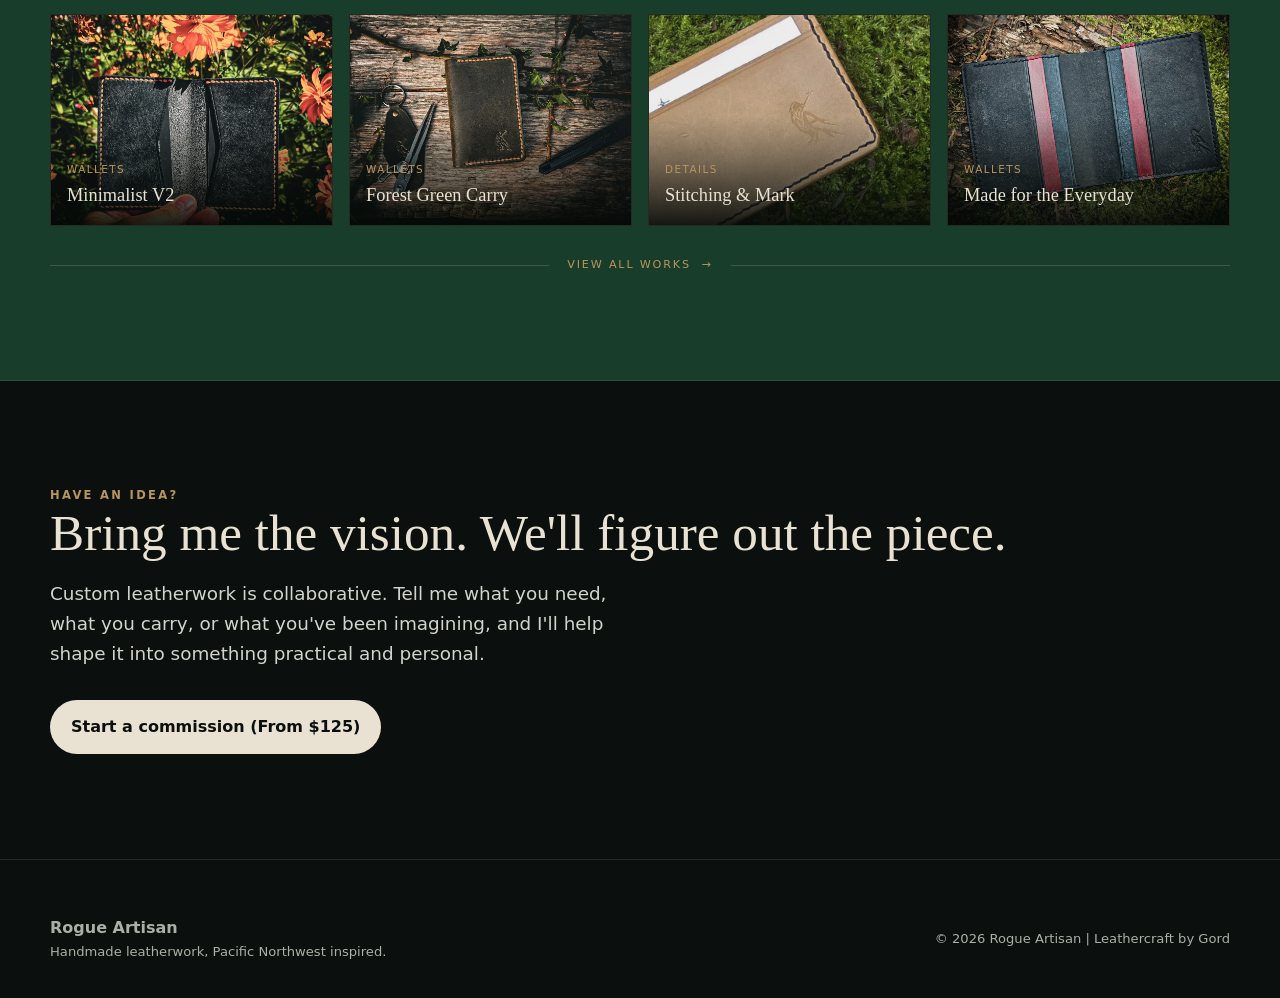
==== commit b75c0fa6: "Update index.html" ====
--- a/index.html
+++ b/index.html
@@ -49,8 +49,8 @@
     </div>
     <div class="grid-3">
       <article class="card card-pad"><div class="kicker">01 · Handmade</div><h3>Built slowly</h3><p>Thoughtful construction, visible handwork, and details that reward a closer look.</p></article>
-      <article class="card card-pad"><div class="kicker">02 · Personal</div><h3>Made for you</h3><p>Commission a piece around your everyday carry, a gift, a tool, or an idea you want brought to life.</p></article>
-      <article class="card card-pad"><div class="kicker">03 · Northwest</div><h3>Rooted here</h3><p>Dark greens, natural hides, rugged textures, and an appreciation for the places outside the workshop.</p></article>
+      <article class="card card-pad"><div class="kicker">02 · Personal</div><h3>Made for you</h3><p>Commission a piece around your everyday carry, a gift, or an idea you want brought to life.</p></article>
+      <article class="card card-pad"><div class="kicker">03 · Northwest</div><h3>Rooted here</h3><p>Earthy hues, rugged textures, and an appreciation for the places outside the workshop.</p></article>
     </div>
   </div>
 </section>
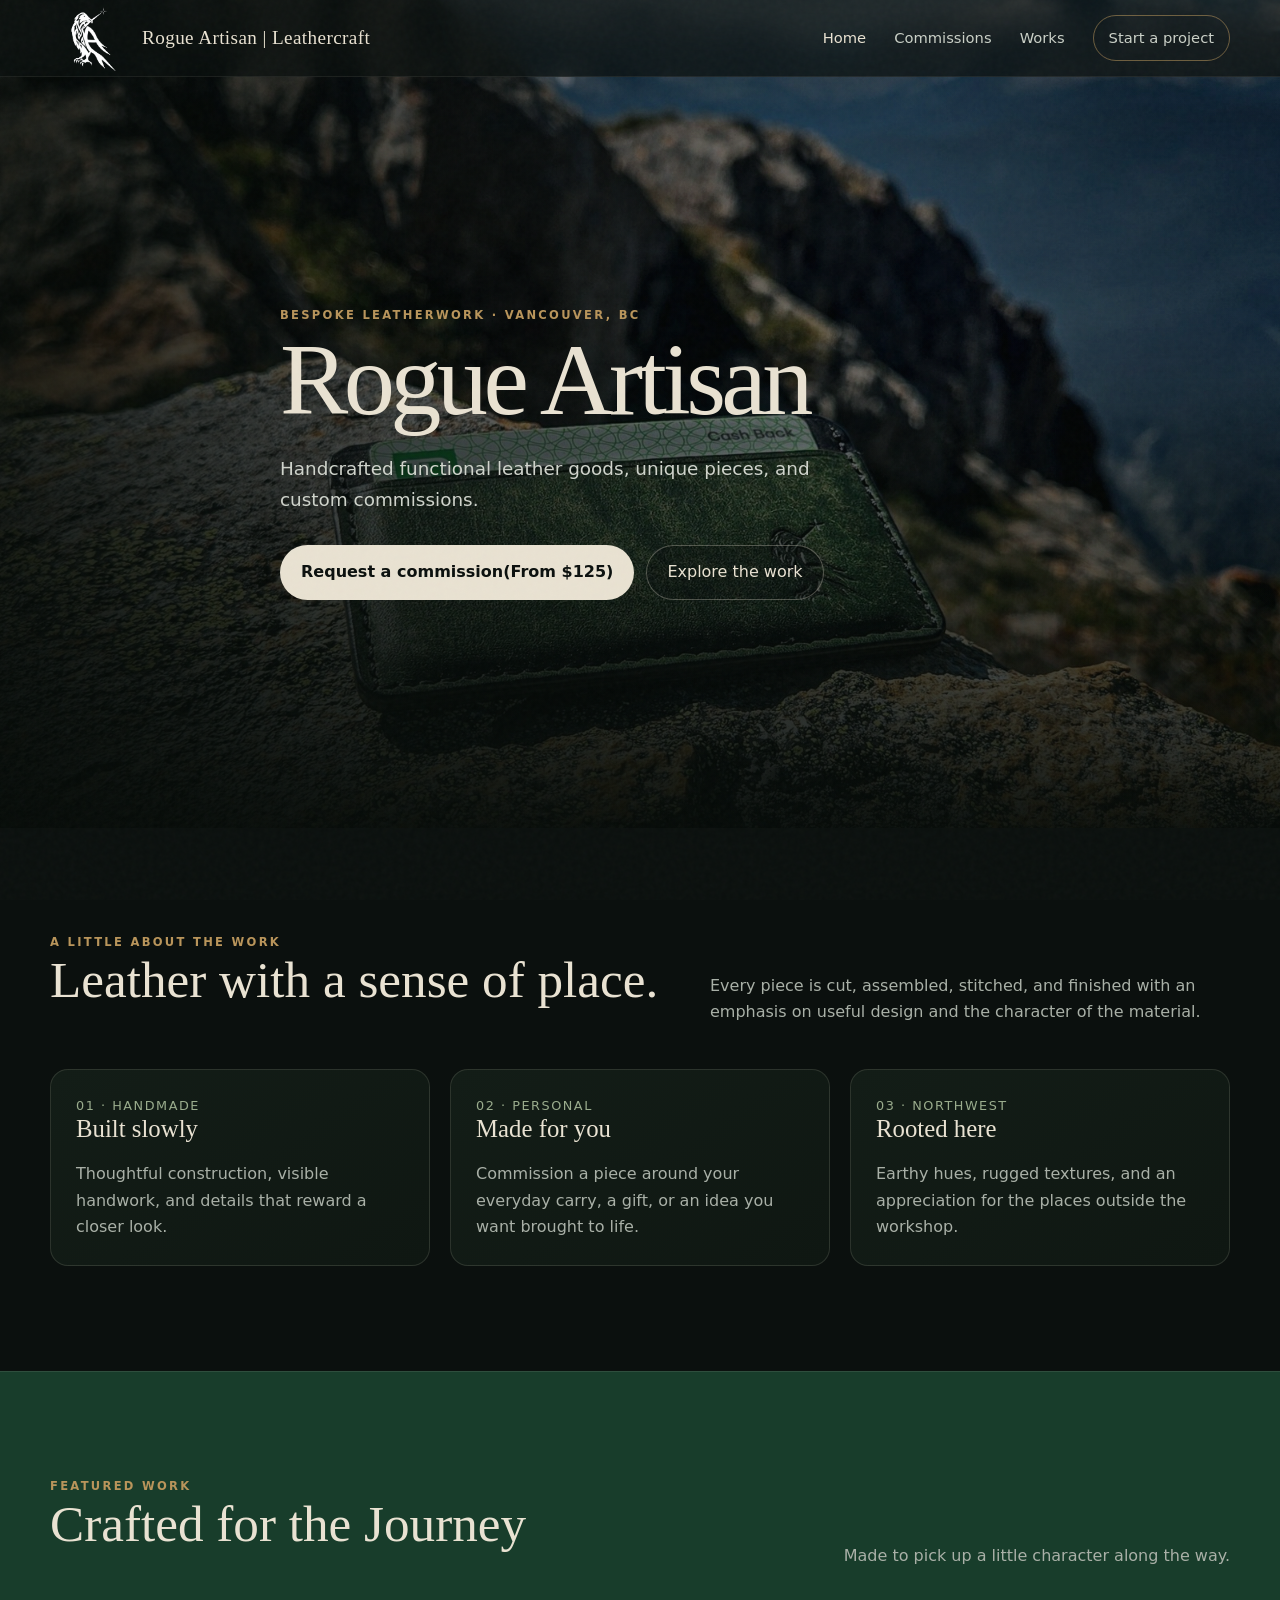
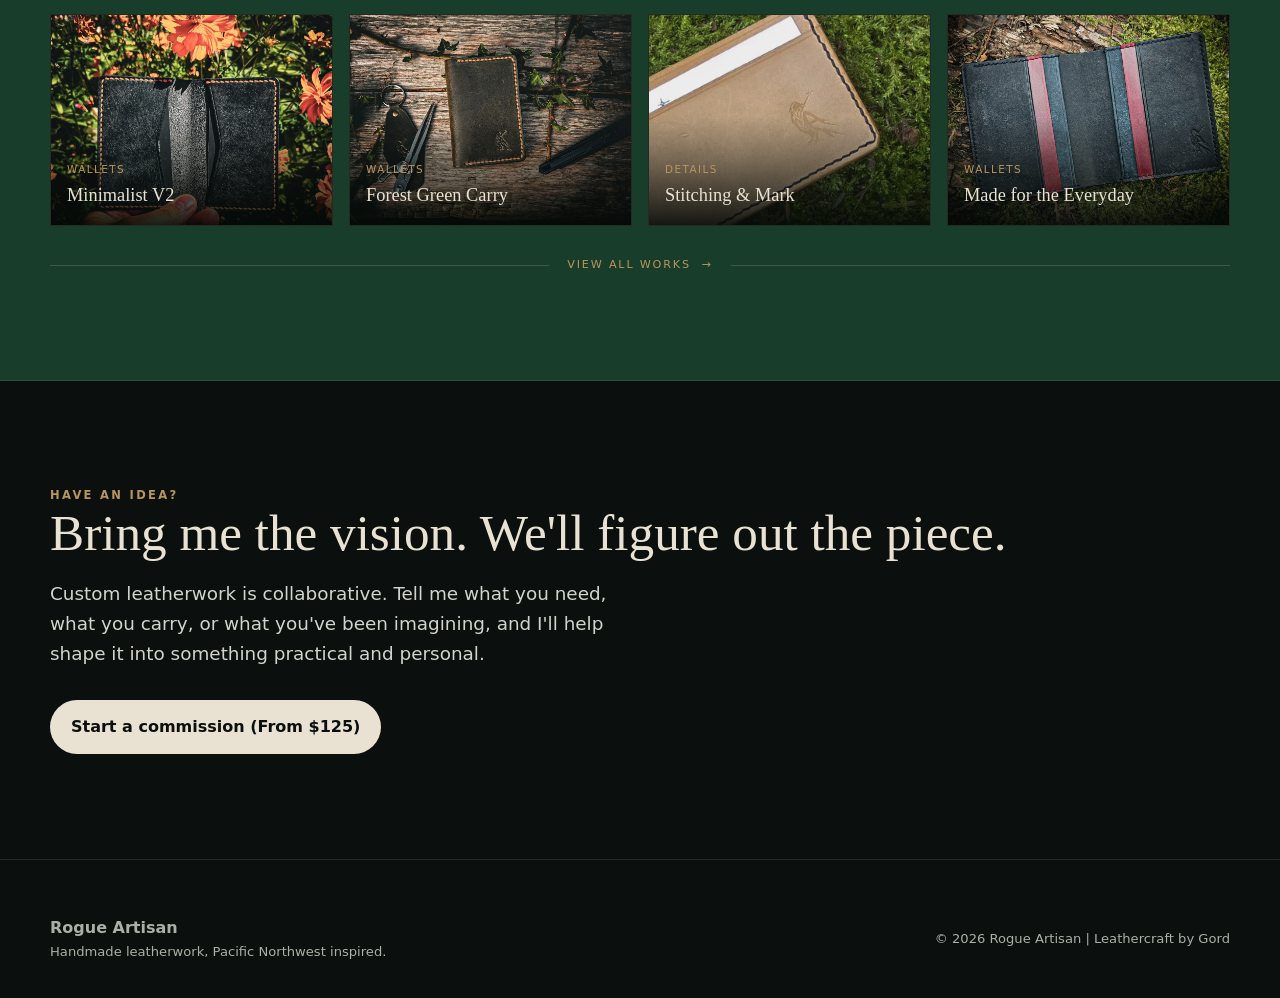
==== commit e1135f88: "Update index.html Added | Leathercraft to Rogue Artisan title page." ====
--- a/index.html
+++ b/index.html
@@ -12,7 +12,7 @@
 <header class="site-header">
   <div class="container nav">
     <a class="brand" href="index.html"><img src="images/Rogue-Logo-1-White.png" alt="Rogue Artisan Logo" class="brand-mark-img">
-  <span>Rogue Artisan</span>
+  <span>Rogue Artisan | Leathercraft</span>
 </a>
 
     
